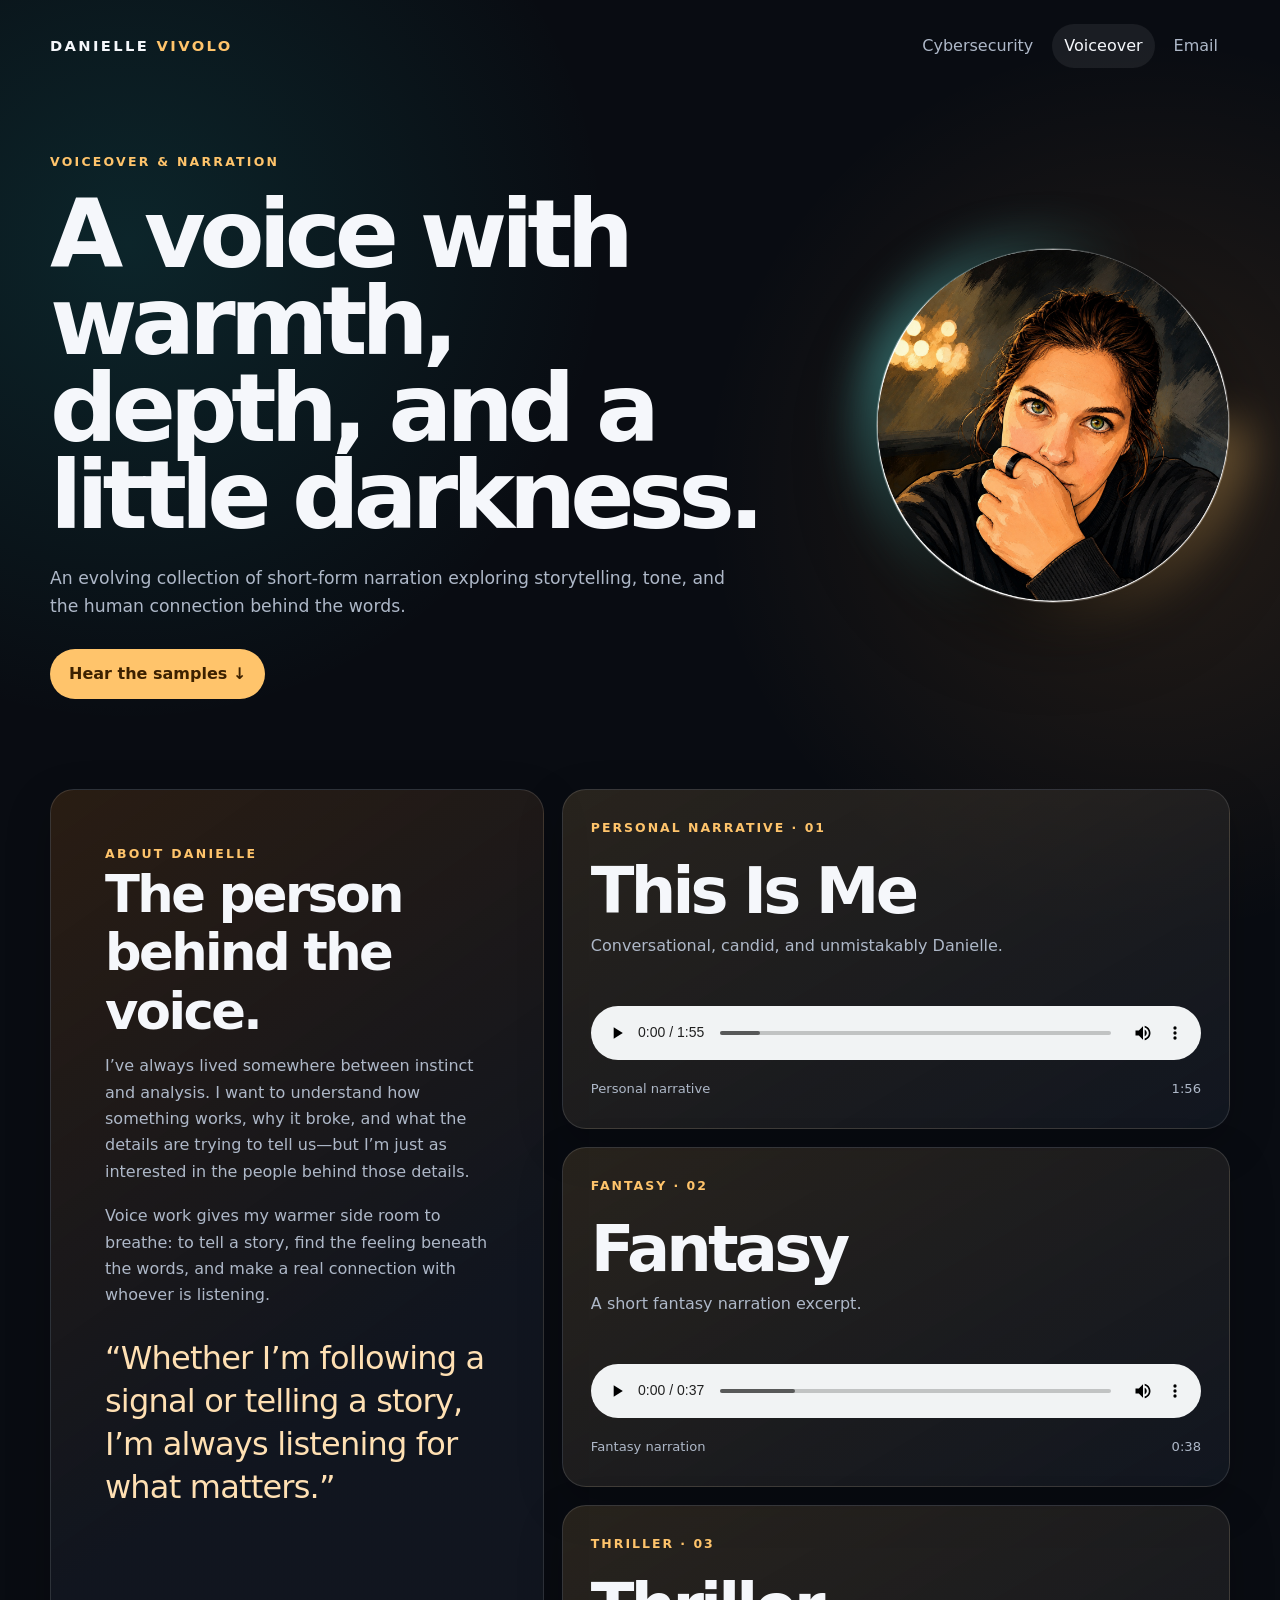
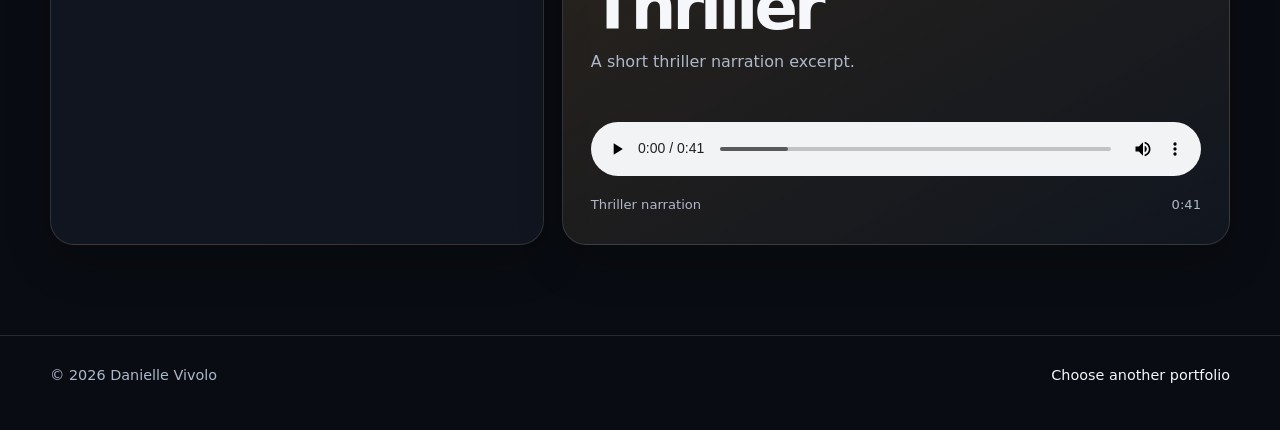
==== voiceover.html @ cc22a83a "Split cybersecurity and voiceover portfolios" ====
<!doctype html>
<html lang="en">
<head>
  <meta charset="utf-8">
  <meta name="viewport" content="width=device-width, initial-scale=1">
  <meta name="description" content="Danielle Vivolo's voiceover portfolio and narration samples.">
  <title>Danielle Vivolo | Voiceover</title>
  <link rel="stylesheet" href="styles.css">
</head>
<body class="voice-page">
  <header class="shell topbar">
    <a class="brand voice-brand" href="index.html">Danielle <span>Vivolo</span></a>
    <nav class="top-links" aria-label="Portfolio navigation">
      <a class="text-link" href="cybersecurity.html">Cybersecurity</a>
      <a class="text-link active-link" href="voiceover.html" aria-current="page">Voiceover</a>
      <a class="text-link email" href="mailto:danielle.vivolo@gmail.com">Email</a>
    </nav>
  </header>
  <main>
    <section class="shell portfolio-hero voice-hero">
      <div class="hero-copy">
        <p class="eyebrow">Voiceover & narration</p>
        <h1>A voice with warmth, depth, and a little darkness.</h1>
        <p class="hero-lede">An evolving collection of short-form narration exploring storytelling, tone, and the human connection behind the words.</p>
        <a class="button voice-action" href="#samples">Hear the samples ↓</a>
      </div>
      <div class="portrait-wrap"><img class="portrait" src="assets/danielle-portrait.png" alt="Portrait of Danielle Vivolo"></div>
    </section>
    <section class="shell voice-layout" id="samples">
      <article class="card voice-copy">
        <p class="eyebrow">About Danielle</p>
        <h2>The person behind the voice.</h2>
        <p>I’ve always lived somewhere between instinct and analysis. I want to understand how something works, why it broke, and what the details are trying to tell us—but I’m just as interested in the people behind those details.</p>
        <p>Voice work gives my warmer side room to breathe: to tell a story, find the feeling beneath the words, and make a real connection with whoever is listening.</p>
        <blockquote>“Whether I’m following a signal or telling a story, I’m always listening for what matters.”</blockquote>
      </article>
      <article class="card audio-card">
        <div><div class="sample-meta">Personal narrative · 01</div><h2>This Is Me</h2><p>Conversational, candid, and unmistakably Danielle.</p></div>
        <div><audio controls preload="metadata"><source src="assets/this-is-me.wav" type="audio/wav">Your browser does not support embedded audio. <a href="assets/this-is-me.wav">Download the sample</a>.</audio><div class="duration"><span>Personal narrative</span><span>1:56</span></div></div>
      </article>
      <article class="card audio-card">
        <div><div class="sample-meta">Fantasy · 02</div><h2>Fantasy</h2><p>A short fantasy narration excerpt.</p></div>
        <div><audio controls preload="metadata"><source src="assets/fantasy-sample.wav" type="audio/wav">Your browser does not support embedded audio. <a href="assets/fantasy-sample.wav">Download the sample</a>.</audio><div class="duration"><span>Fantasy narration</span><span>0:38</span></div></div>
      </article>
      <article class="card audio-card">
        <div><div class="sample-meta">Thriller · 03</div><h2>Thriller</h2><p>A short thriller narration excerpt.</p></div>
        <div><audio controls preload="metadata"><source src="assets/thriller-sample.wav" type="audio/wav">Your browser does not support embedded audio. <a href="assets/thriller-sample.wav">Download the sample</a>.</audio><div class="duration"><span>Thriller narration</span><span>0:41</span></div></div>
      </article>
    </section>
  </main>
  <footer><div class="shell footer-inner"><span>© <span data-year></span> Danielle Vivolo</span><a href="index.html">Choose another portfolio</a></div></footer>
  <script>document.querySelector('[data-year]').textContent = new Date().getFullYear();</script>
</body>
</html>
---- styles.css ----
:root{--ink:#f5f7fb;--muted:#aeb8c8;--bg:#090c12;--panel:rgba(18,23,33,.88);--line:rgba(255,255,255,.12);--cyan:#63e6e2;--amber:#ffc46b;--radius:24px;--shadow:0 28px 80px rgba(0,0,0,.42)}
*{box-sizing:border-box}html{scroll-behavior:smooth}body{margin:0;min-width:320px;min-height:100vh;color:var(--ink);background:radial-gradient(circle at 10% 12%,rgba(32,206,207,.13),transparent 30rem),radial-gradient(circle at 90% 24%,rgba(255,162,65,.12),transparent 28rem),var(--bg);font-family:Inter,ui-sans-serif,system-ui,-apple-system,BlinkMacSystemFont,"Segoe UI",sans-serif;line-height:1.65}a{color:inherit}button,a,audio{-webkit-tap-highlight-color:transparent}.shell{width:min(1180px,calc(100% - 40px));margin-inline:auto}.topbar{display:flex;align-items:center;justify-content:space-between;gap:24px;padding:24px 0}.brand{color:var(--ink);font-size:.92rem;font-weight:750;letter-spacing:.16em;text-decoration:none;text-transform:uppercase}.brand span{color:var(--cyan)}.voice-brand span{color:var(--amber)}.top-links{display:flex;align-items:center;gap:7px}.text-link{color:var(--muted);text-decoration:none;padding:9px 12px;border-radius:999px}.text-link:hover,.text-link:focus-visible,.active-link{color:var(--ink);background:rgba(255,255,255,.07);outline:none}.eyebrow{margin:0 0 18px;color:var(--cyan);font-size:.78rem;font-weight:800;letter-spacing:.18em;text-transform:uppercase}.voice-page .eyebrow,.voice-choice .eyebrow{color:var(--amber)}h1,h2,h3,p{margin-top:0}h1{margin-bottom:24px;font-size:clamp(3.2rem,7.4vw,7rem);line-height:.92;letter-spacing:-.065em}h2{margin-bottom:12px;font-size:1.35rem;line-height:1.15;letter-spacing:-.025em}p{color:var(--muted)}
.button-row{display:flex;flex-wrap:wrap;gap:10px}.button{display:inline-flex;align-items:center;justify-content:center;min-height:46px;padding:11px 18px;border:1px solid var(--line);border-radius:999px;background:rgba(255,255,255,.055);color:var(--ink);text-decoration:none;font-weight:750;transition:transform .18s ease,border-color .18s ease,background .18s ease}.button:hover{transform:translateY(-2px);border-color:rgba(255,255,255,.35);background:rgba(255,255,255,.1)}.button:focus-visible{outline:3px solid rgba(255,255,255,.3);outline-offset:3px}.cyber-action{background:var(--cyan);color:#042b2e;border-color:transparent}.voice-action{background:var(--amber);color:#3c2100;border-color:transparent}
.home-page{display:grid;grid-template-rows:auto 1fr auto}.choice-shell{padding:clamp(50px,8vw,110px) 0 90px}.choice-intro{max-width:820px;margin-bottom:48px}.choice-intro h1{margin-bottom:18px}.choice-intro>p:last-child{max-width:560px;font-size:1.1rem}.choice-grid{display:grid;grid-template-columns:1fr 1fr;gap:20px}.choice-card{position:relative;display:flex;flex-direction:column;justify-content:space-between;min-height:420px;padding:clamp(28px,4vw,48px);overflow:hidden;border:1px solid var(--line);border-radius:var(--radius);background:var(--panel);box-shadow:var(--shadow);text-decoration:none;transition:transform .25s ease,border-color .25s ease}.choice-card::after{content:"";position:absolute;width:260px;height:260px;right:-90px;bottom:-100px;border-radius:50%;filter:blur(12px);opacity:.24;transition:transform .25s ease}.cyber-choice::after{background:var(--cyan)}.voice-choice::after{background:var(--amber)}.choice-card:hover{transform:translateY(-5px);border-color:rgba(255,255,255,.32)}.choice-card:hover::after{transform:scale(1.12)}.choice-card:focus-visible{outline:3px solid rgba(255,255,255,.35);outline-offset:4px}.choice-number{align-self:flex-end;color:rgba(255,255,255,.3);font-weight:800;letter-spacing:.14em}.choice-card h2{font-size:clamp(2.4rem,5vw,4.5rem);letter-spacing:-.055em}.choice-card p{max-width:45ch}.choice-link{position:relative;z-index:1;font-weight:800}
.portfolio-hero{display:grid;grid-template-columns:minmax(0,1.35fr) minmax(260px,.65fr);align-items:center;gap:clamp(36px,7vw,90px);min-height:660px;padding:60px 0 90px}.hero-copy{max-width:800px}.hero-lede{max-width:62ch;margin-bottom:28px;font-size:1.08rem}.portrait-wrap{position:relative;isolation:isolate}.portrait-wrap::before{content:"";position:absolute;inset:-18px;z-index:-1;border-radius:50%;background:conic-gradient(from 90deg,var(--amber),transparent 30%,var(--cyan),transparent 82%);filter:blur(22px);opacity:.48}.portrait{display:block;width:100%;aspect-ratio:1;object-fit:cover;border:1px solid rgba(255,255,255,.22);border-radius:50%;box-shadow:var(--shadow)}.content-section{padding-bottom:90px}.grid{display:grid;grid-template-columns:repeat(12,1fr);gap:18px}.card{padding:28px;border:1px solid var(--line);border-radius:var(--radius);background:var(--panel);box-shadow:0 16px 45px rgba(0,0,0,.22)}.card p{margin-bottom:0}.summary{grid-column:span 7}.skills{grid-column:span 5}.experience{grid-column:span 8}.credentials{grid-column:span 4}.tag-list{display:flex;flex-wrap:wrap;gap:8px;margin-top:18px}.tag{padding:7px 11px;border:1px solid rgba(99,230,226,.25);border-radius:999px;color:#bdf9f5;background:rgba(99,230,226,.07);font-size:.86rem}.timeline{display:grid;gap:24px;margin-top:18px}.role{padding-left:18px;border-left:2px solid rgba(99,230,226,.4)}.role h3{margin-bottom:3px;font-size:1rem}.role .meta{margin-bottom:8px;color:var(--cyan);font-size:.86rem}.role p{font-size:.94rem}.credential-list{display:grid;gap:12px;margin-top:18px}.credential{padding:13px 15px;border:1px solid var(--line);border-radius:14px;color:#d9e0ea}
.voice-layout{display:grid;grid-template-columns:minmax(0,.85fr) minmax(360px,1.15fr);gap:18px;align-items:stretch;padding-bottom:90px;scroll-margin-top:20px}.voice-copy{grid-row:span 3;padding:clamp(28px,5vw,54px);background:linear-gradient(145deg,rgba(164,92,24,.21),rgba(18,23,33,.88) 58%)}.voice-copy h2{font-size:clamp(2.1rem,4vw,3.6rem);letter-spacing:-.05em}.voice-copy p+p{margin-top:18px}.voice-copy blockquote{margin:28px 0 0;color:#ffe0b3;font-size:clamp(1.3rem,2.6vw,2rem);line-height:1.35;letter-spacing:-.025em}.audio-card{display:flex;flex-direction:column;justify-content:space-between;min-height:340px;background:linear-gradient(150deg,rgba(255,196,107,.13),rgba(18,23,33,.92))}.sample-meta{color:var(--amber);font-size:.78rem;font-weight:800;letter-spacing:.16em;text-transform:uppercase}.audio-card h2{margin-top:22px;font-size:clamp(2.2rem,5vw,4.6rem);line-height:.95;letter-spacing:-.06em}audio{width:100%;margin-top:34px;accent-color:var(--amber)}.duration{display:flex;justify-content:space-between;gap:16px;margin-top:10px;color:var(--muted);font-size:.82rem}footer{border-top:1px solid var(--line);padding:28px 0 42px;color:var(--muted);font-size:.9rem}.footer-inner{display:flex;justify-content:space-between;gap:24px}.footer-inner a{color:var(--ink);text-decoration:none}.footer-inner a:hover{text-decoration:underline}
@media(max-width:880px){.choice-grid{grid-template-columns:1fr}.choice-card{min-height:330px}.portfolio-hero{grid-template-columns:1fr 230px;min-height:580px}.summary,.skills,.experience,.credentials{grid-column:1/-1}.voice-layout{grid-template-columns:1fr}.voice-copy{grid-row:auto}}@media(max-width:680px){.shell{width:min(100% - 24px,1180px)}.topbar{align-items:flex-start;padding:18px 0}.top-links{flex-wrap:wrap;justify-content:flex-end}.top-links .email{display:none}.text-link{padding:7px 9px;font-size:.88rem}.choice-shell{padding-top:42px}.choice-card{min-height:290px}.portfolio-hero{grid-template-columns:1fr;min-height:auto;padding:44px 0 70px}.portrait-wrap{grid-row:1;width:min(58vw,280px);margin:0 auto}.hero-copy{grid-row:2;text-align:center}.hero-copy .button-row{justify-content:center}h1{font-size:clamp(3rem,16vw,5.2rem)}.card{padding:22px}.audio-card{min-height:310px}.footer-inner{flex-direction:column;gap:8px}}@media(prefers-reduced-motion:reduce){html{scroll-behavior:auto}*,*::before,*::after{transition-duration:.01ms!important}}
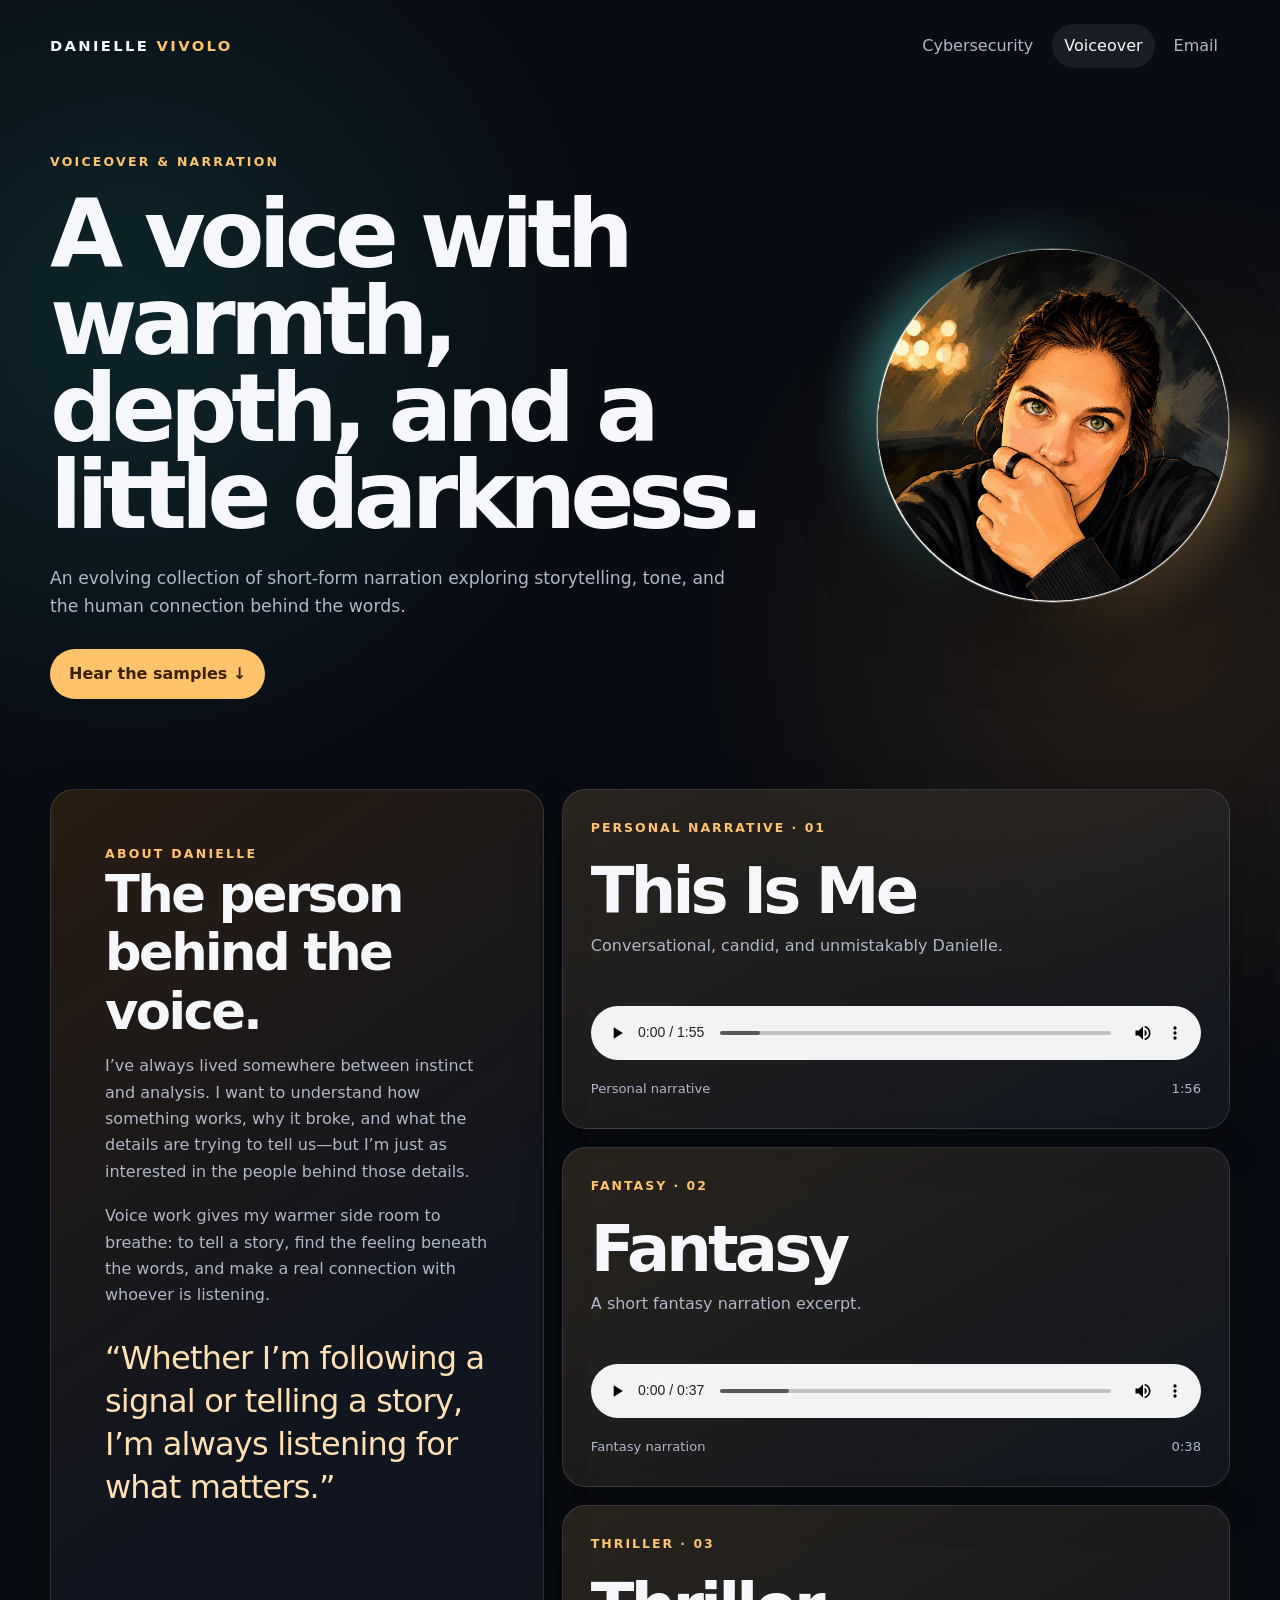
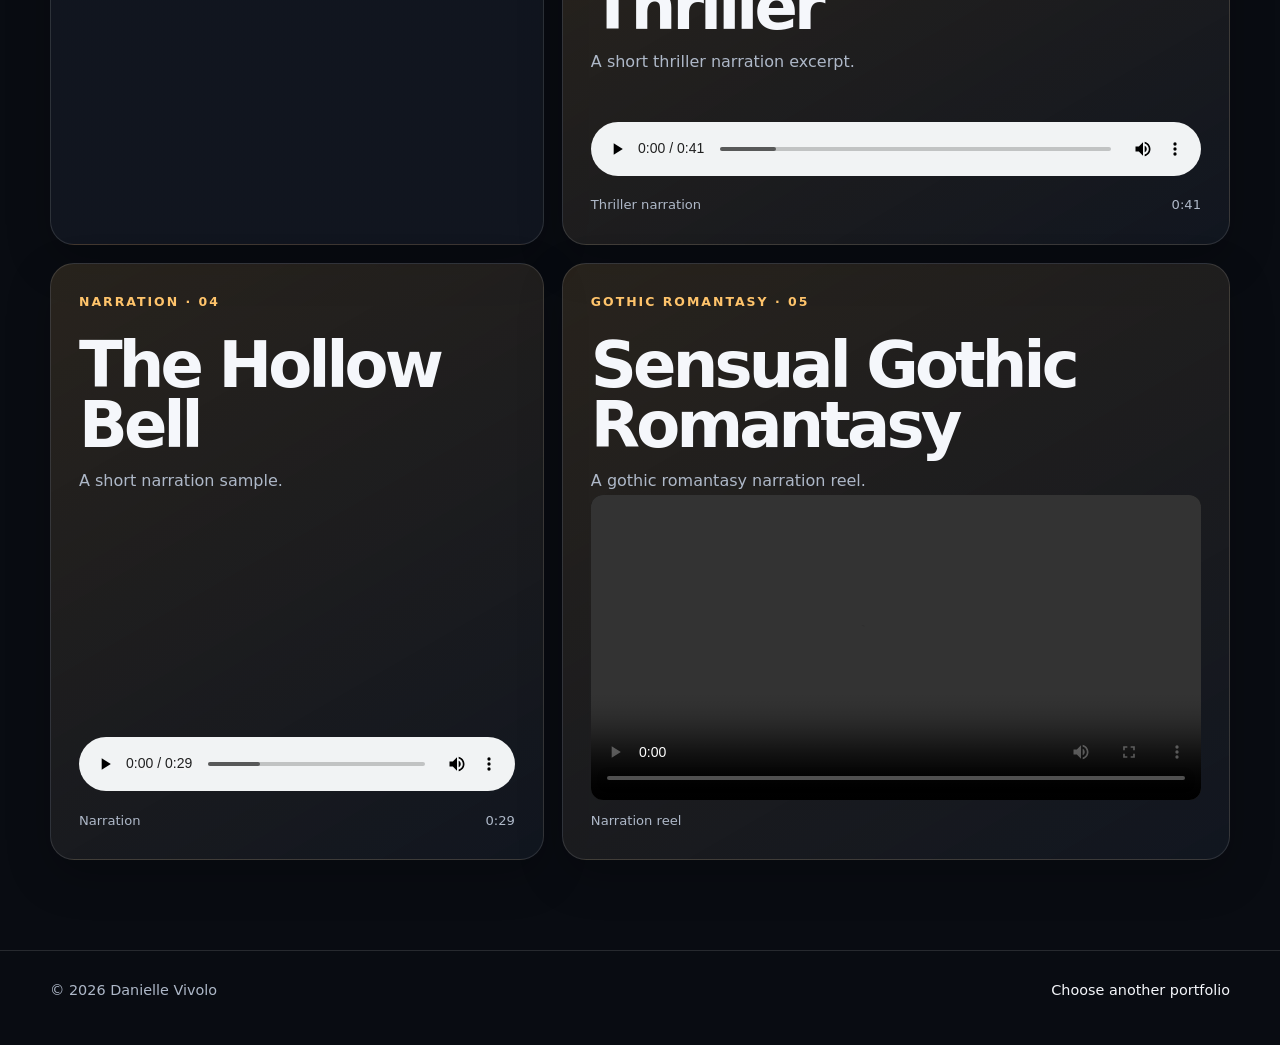
==== commit ee5061fe: "Add Hollow Bell and Gothic Romantasy players to voiceover portfolio" ====
--- a/voiceover.html
+++ b/voiceover.html
@@ -46,6 +46,14 @@
         <div><div class="sample-meta">Thriller · 03</div><h2>Thriller</h2><p>A short thriller narration excerpt.</p></div>
         <div><audio controls preload="metadata"><source src="assets/thriller-sample.wav" type="audio/wav">Your browser does not support embedded audio. <a href="assets/thriller-sample.wav">Download the sample</a>.</audio><div class="duration"><span>Thriller narration</span><span>0:41</span></div></div>
       </article>
+      <article class="card audio-card">
+        <div><div class="sample-meta">Narration · 04</div><h2 id="hollow-bell-title">The Hollow Bell</h2><p>A short narration sample.</p></div>
+        <div><audio controls preload="metadata" aria-labelledby="hollow-bell-title"><source src="assets/the-hollow-bell.wav" type="audio/wav">Your browser does not support embedded audio. <a href="assets/the-hollow-bell.wav">Download the sample</a>.</audio><div class="duration"><span>Narration</span><span>0:29</span></div></div>
+      </article>
+      <article class="card audio-card">
+        <div><div class="sample-meta">Gothic romantasy · 05</div><h2 id="romantasy-title">Sensual Gothic Romantasy</h2><p>A gothic romantasy narration reel.</p></div>
+        <div><video controls playsinline preload="metadata" aria-labelledby="romantasy-title" style="display:block;width:100%;max-height:560px;border-radius:12px;background:#111;object-fit:contain"><source src="assets/sensual-gothic-romantasy.mp4" type="video/mp4">Your browser does not support embedded video. <a href="assets/sensual-gothic-romantasy.mp4">Download the reel</a>.</video><div class="duration"><span>Narration reel</span></div></div>
+      </article>
     </section>
   </main>
   <footer><div class="shell footer-inner"><span>© <span data-year></span> Danielle Vivolo</span><a href="index.html">Choose another portfolio</a></div></footer>
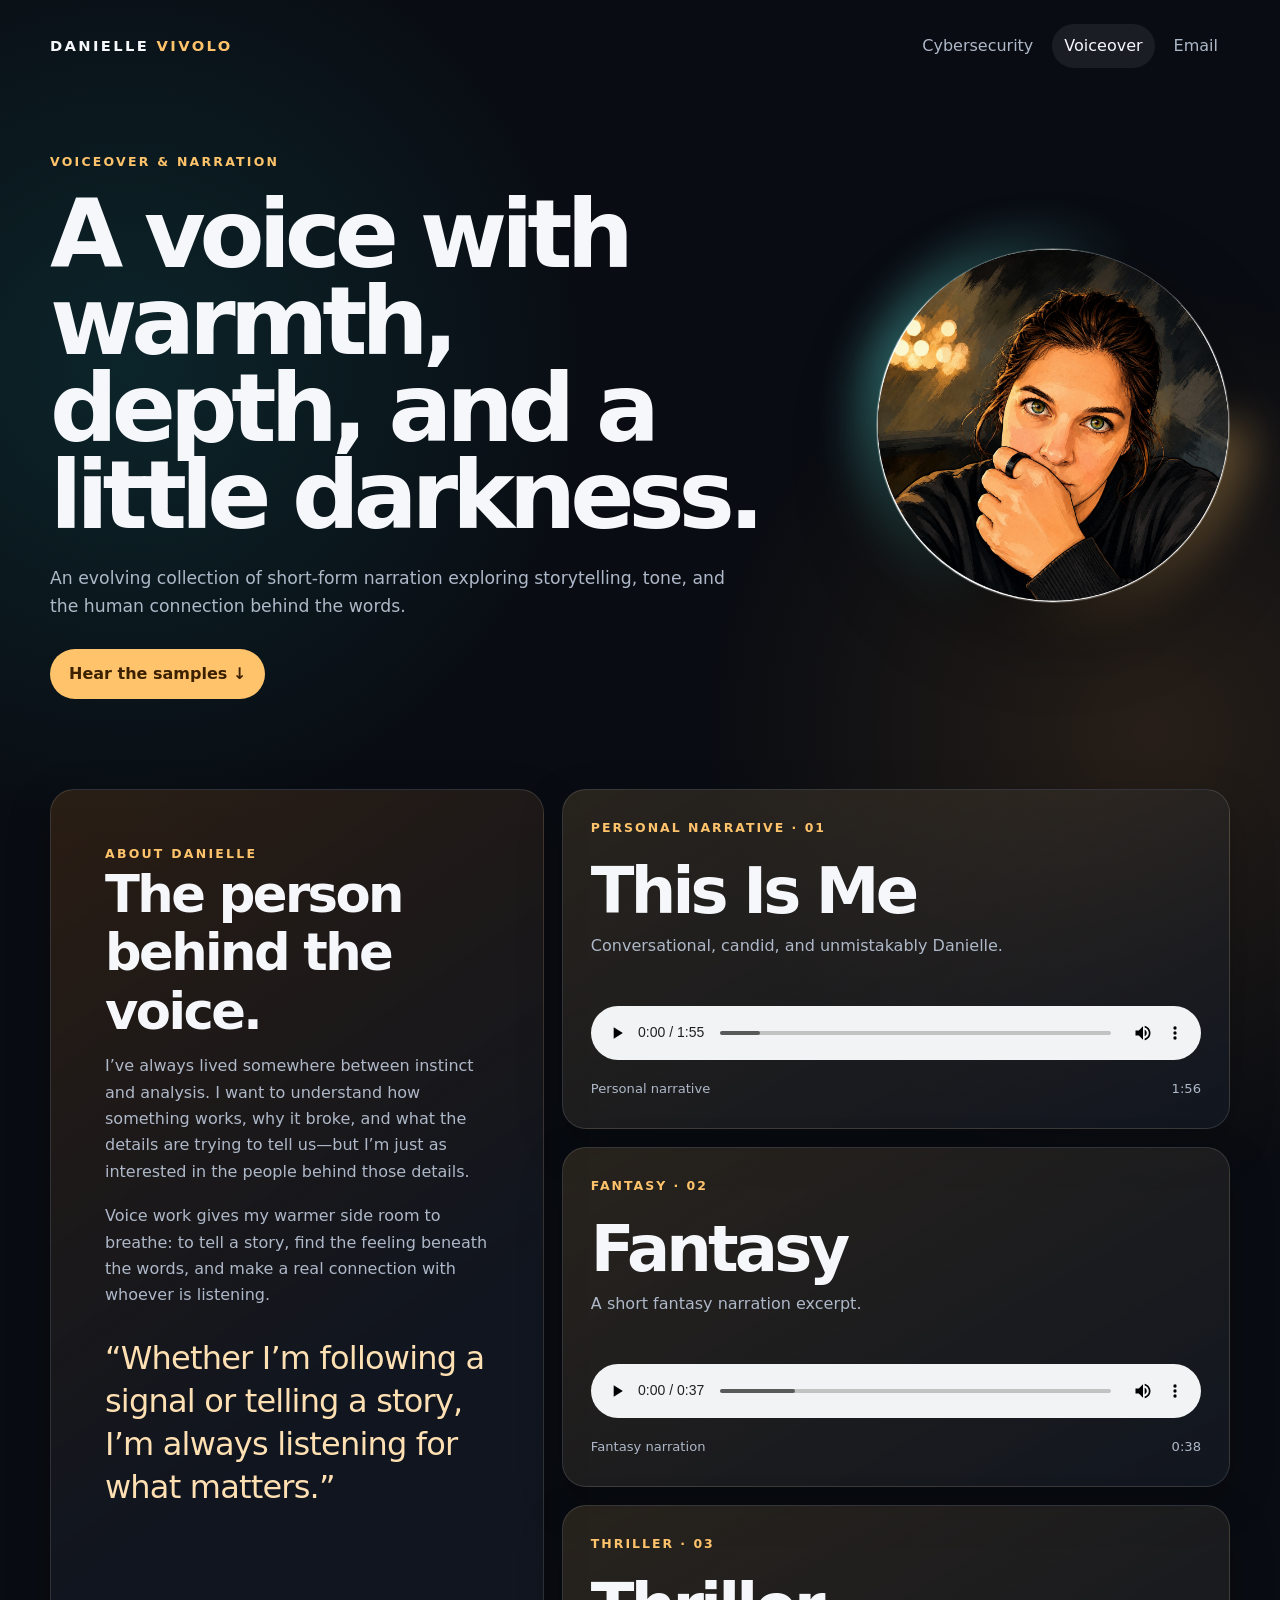
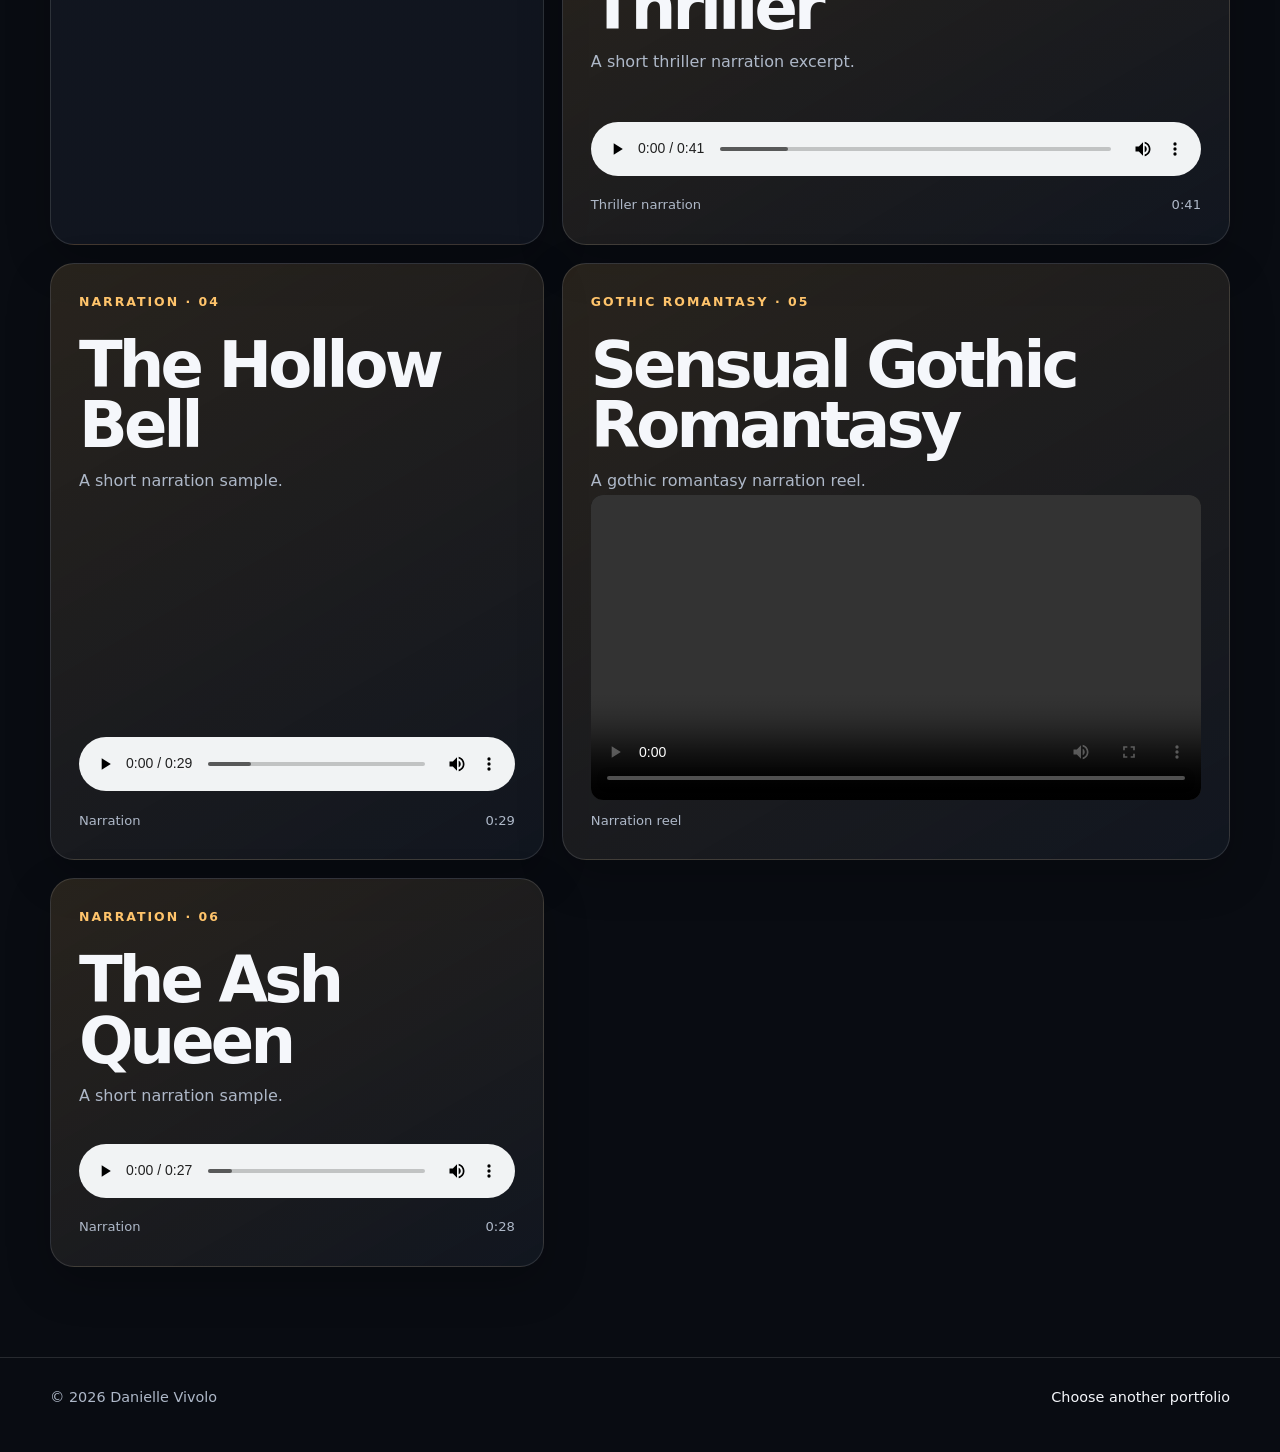
==== commit 99f7e07b: "Add The Ash Queen to voiceover portfolio" ====
--- a/voiceover.html
+++ b/voiceover.html
@@ -54,6 +54,10 @@
         <div><div class="sample-meta">Gothic romantasy · 05</div><h2 id="romantasy-title">Sensual Gothic Romantasy</h2><p>A gothic romantasy narration reel.</p></div>
         <div><video controls playsinline preload="metadata" aria-labelledby="romantasy-title" style="display:block;width:100%;max-height:560px;border-radius:12px;background:#111;object-fit:contain"><source src="assets/sensual-gothic-romantasy.mp4" type="video/mp4">Your browser does not support embedded video. <a href="assets/sensual-gothic-romantasy.mp4">Download the reel</a>.</video><div class="duration"><span>Narration reel</span></div></div>
       </article>
+      <article class="card audio-card" id="the-ash-queen">
+        <div><div class="sample-meta">Narration · 06</div><h2 id="ash-queen-title">The Ash Queen</h2><p>A short narration sample.</p></div>
+        <div><audio controls preload="metadata" aria-labelledby="ash-queen-title"><source src="assets/the-ash-queen.wav" type="audio/wav">Your browser does not support embedded audio. <a href="assets/the-ash-queen.wav">Download the sample</a>.</audio><div class="duration"><span>Narration</span><span>0:28</span></div></div>
+      </article>
     </section>
   </main>
   <footer><div class="shell footer-inner"><span>© <span data-year></span> Danielle Vivolo</span><a href="index.html">Choose another portfolio</a></div></footer>
